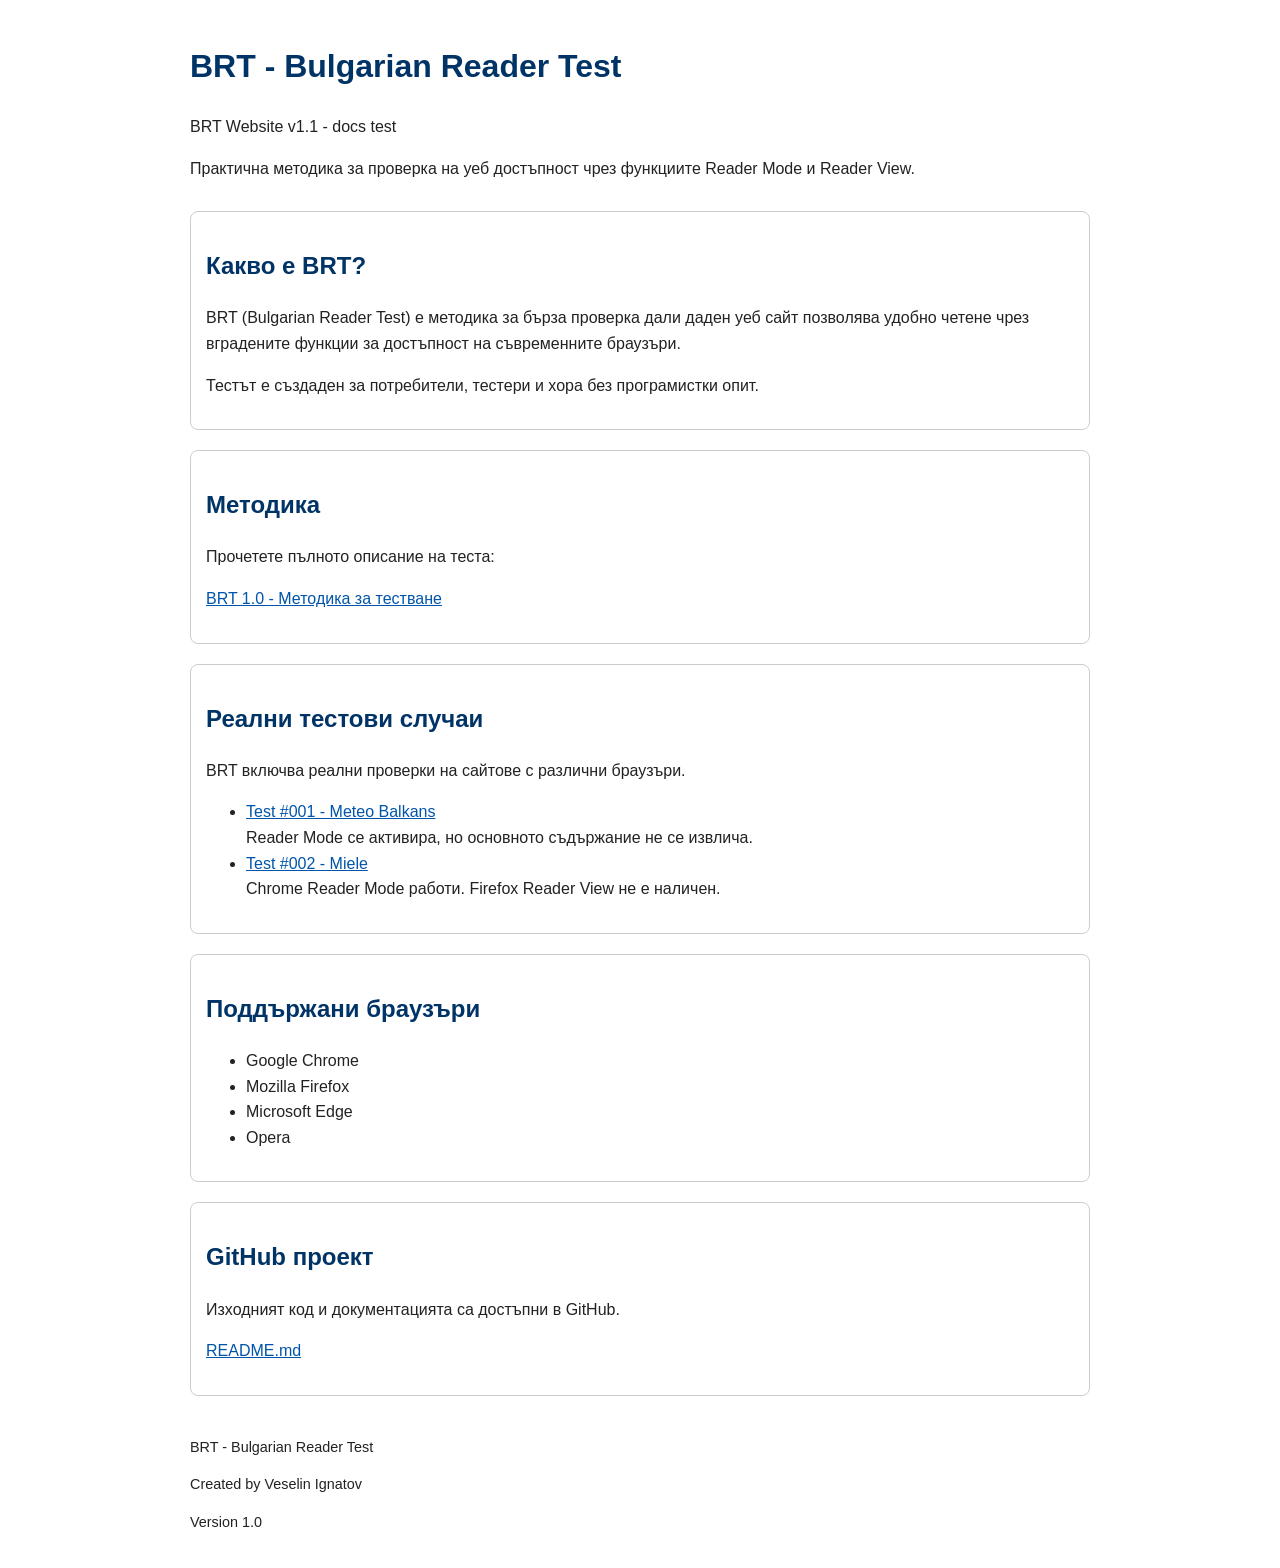
==== docs/index.html @ d2d5f633 "Add version info to BRT website header" ====
<!DOCTYPE html>
<html lang="bg">
<head>
    <meta charset="UTF-8">
    <meta name="viewport" content="width=device-width, initial-scale=1.0">

    <title>BRT - Bulgarian Reader Test</title>

    <meta name="description" content="BRT - практична методика за тестване на уеб достъпност чрез Reader Mode и Reader View.">

    <style>
        body {
            font-family: Arial, sans-serif;
            line-height: 1.6;
            max-width: 900px;
            margin: auto;
            padding: 20px;
            background: #ffffff;
            color: #222222;
        }

        header {
            margin-bottom: 30px;
        }

        h1, h2 {
            color: #003366;
        }

        .box {
            border: 1px solid #cccccc;
            padding: 15px;
            margin: 20px 0;
            border-radius: 8px;
        }

        a {
            color: #0055aa;
        }

        footer {
            margin-top: 40px;
            font-size: 0.9em;
        }
    </style>
</head>

<body>

<header>
    <h1>BRT - Bulgarian Reader Test</h1>
    <p>BRT Website v1.1 - docs test</p>

    <p>
        Практична методика за проверка на уеб достъпност
        чрез функциите Reader Mode и Reader View.
    </p>
</header>


<section class="box">

<h2>Какво е BRT?</h2>

<p>
BRT (Bulgarian Reader Test) е методика за бърза проверка
дали даден уеб сайт позволява удобно четене чрез
вградените функции за достъпност на съвременните браузъри.
</p>

<p>
Тестът е създаден за потребители, тестери и хора без
програмистки опит.
</p>

</section>



<section class="box">

<h2>Методика</h2>

<p>
Прочетете пълното описание на теста:
</p>

<p>
<a href="brt-1.0.html">
BRT 1.0 - Методика за тестване
</a>
</p>

</section>



<section class="box">

<h2>Реални тестови случаи</h2>

<p>
BRT включва реални проверки на сайтове с различни браузъри.
</p>


<ul>

<li>
<a href="test-cases/test-001-meteobalkans.html">
Test #001 - Meteo Balkans
</a>
<br>
Reader Mode се активира, но основното съдържание не се извлича.
</li>


<li>
<a href="test-cases/test-002-Miele.html">
Test #002 - Miele
</a>
<br>
Chrome Reader Mode работи. Firefox Reader View не е наличен.
</li>

</ul>

</section>



<section class="box">

<h2>Поддържани браузъри</h2>

<ul>
<li>Google Chrome</li>
<li>Mozilla Firefox</li>
<li>Microsoft Edge</li>
<li>Opera</li>
</ul>

</section>



<section class="box">

<h2>GitHub проект</h2>

<p>
Изходният код и документацията са достъпни в GitHub.
</p>

<p>
<a href="/README.md">
README.md
</a>
</p>

</section>


<footer>

<p>
BRT - Bulgarian Reader Test
</p>

<p>
Created by Veselin Ignatov
</p>

<p>
Version 1.0
</p>

</footer>


</body>
</html>
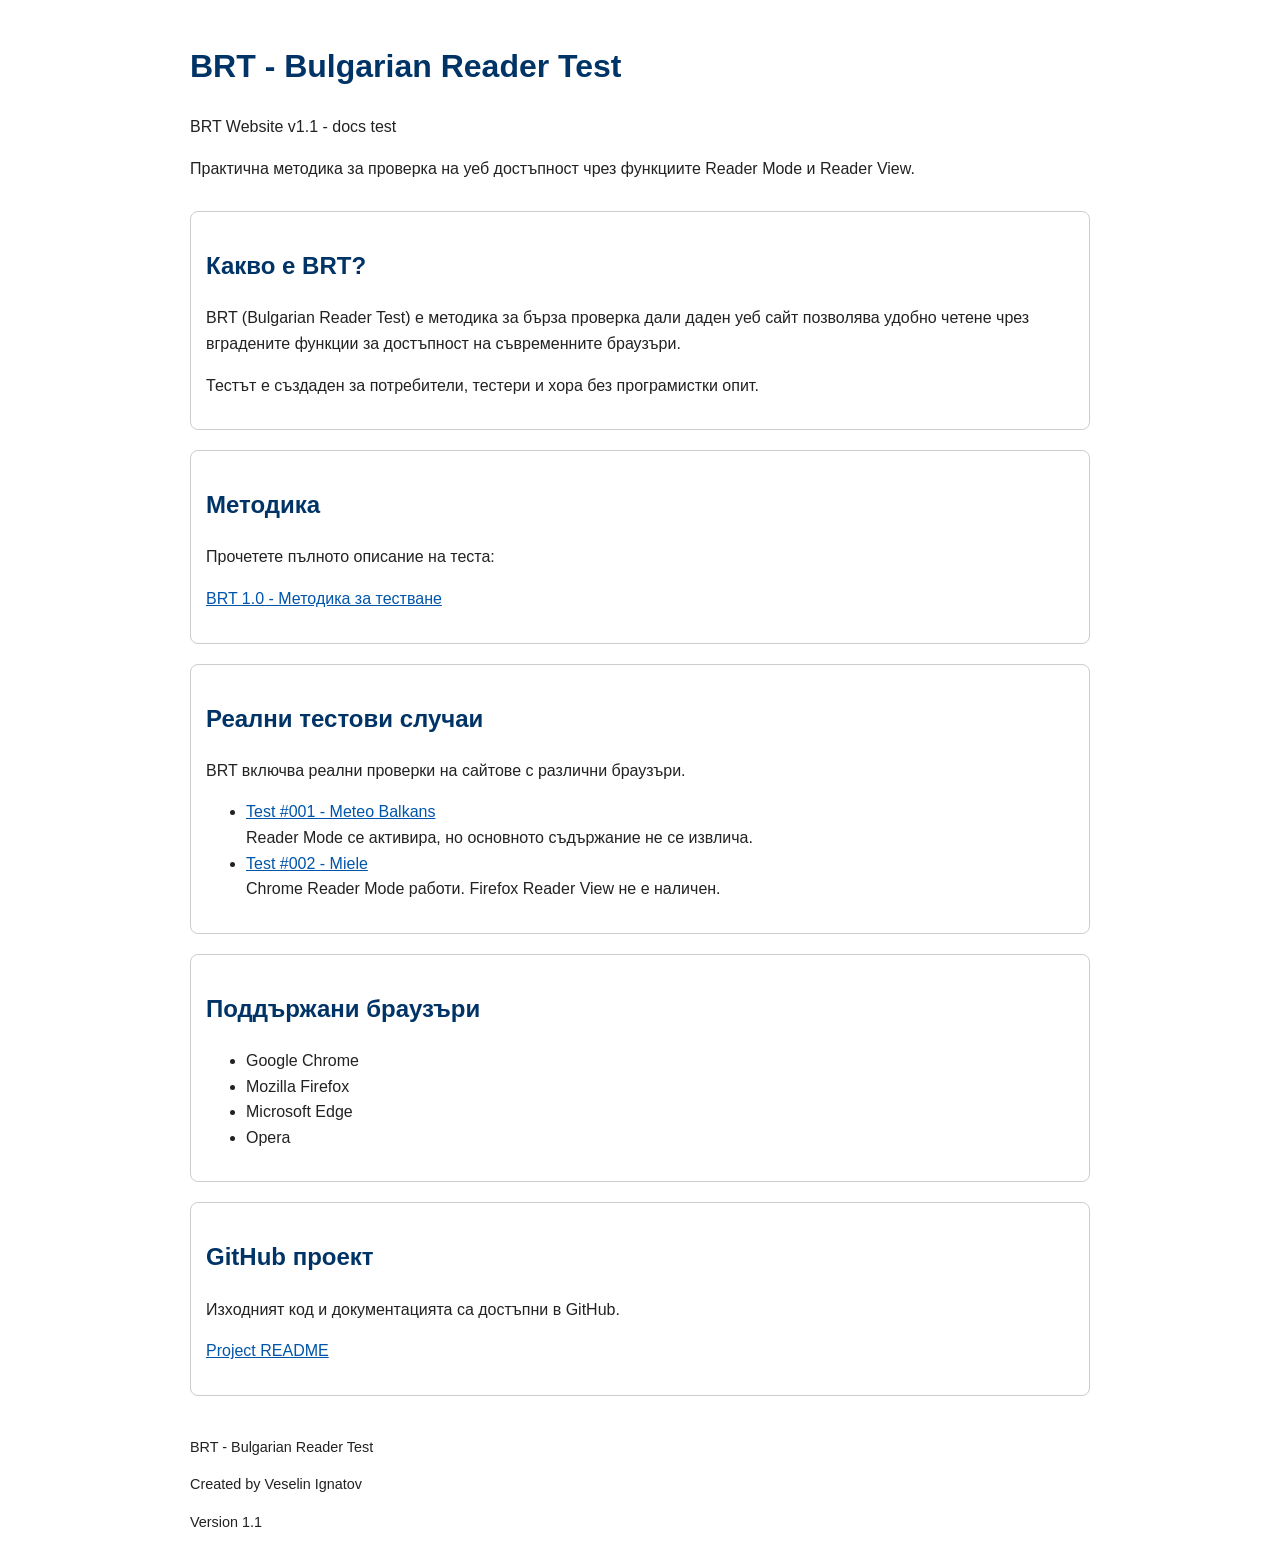
==== commit ecc535ac: "Update README link and version number" ====
--- a/docs/index.html
+++ b/docs/index.html
@@ -153,9 +153,9 @@
 </p>
 
 <p>
-<a href="/README.md">
-README.md
-</a>
+    <a href="https://github.com/Vesosoft/BRT/blob/main/README.md">
+Project README
+    </a>
 </p>
 
 </section>
@@ -172,7 +172,7 @@
 </p>
 
 <p>
-Version 1.0
+Version 1.1
 </p>
 
 </footer>
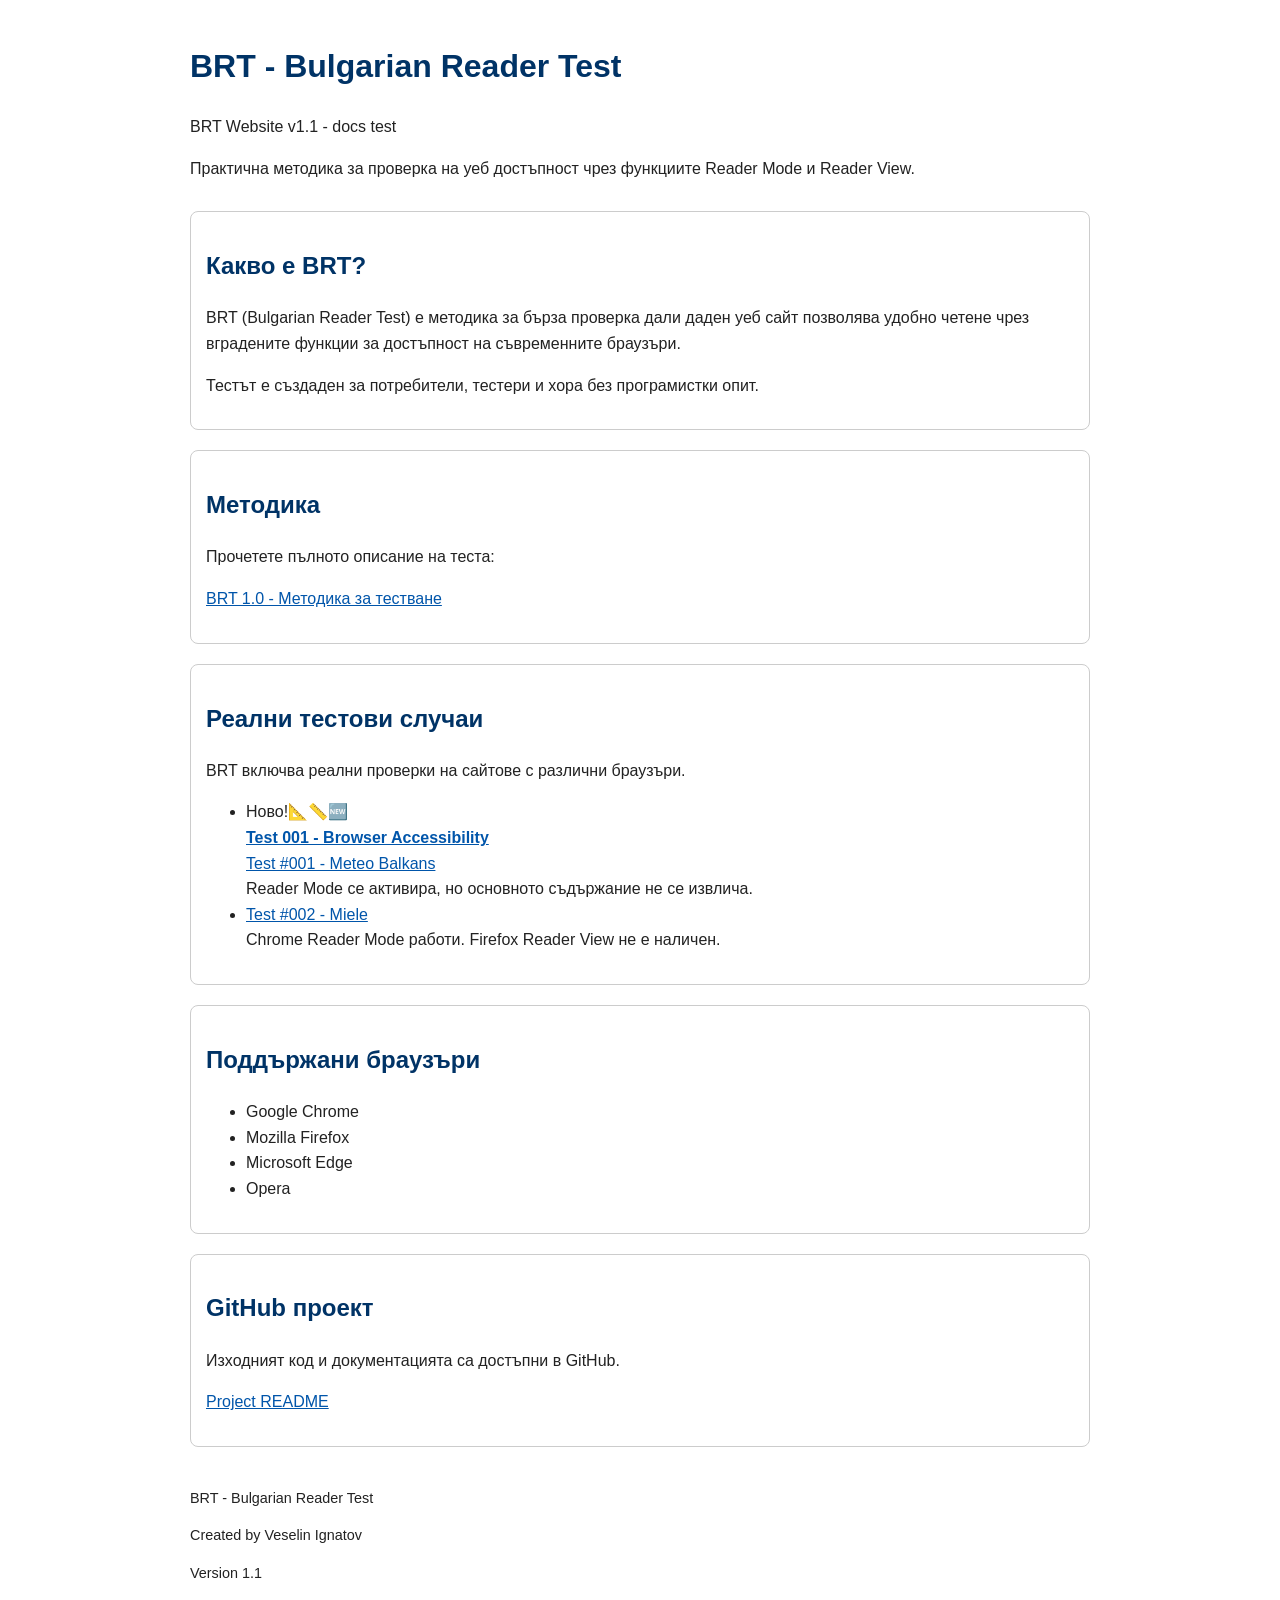
==== commit 93c3ded8: "Add new test case link for browser accessibility" ====
--- a/docs/index.html
+++ b/docs/index.html
@@ -107,6 +107,12 @@
 <ul>
 
 <li>
+    Ново!📐📏🆕 
+    <br>
+    <a href="test-cases/test-001-browser-accessibility.html">
+  <b>Test 001 - Browser Accessibility</b>
+    </a>
+    <br>
 <a href="test-cases/test-001-meteobalkans.html">
 Test #001 - Meteo Balkans
 </a>
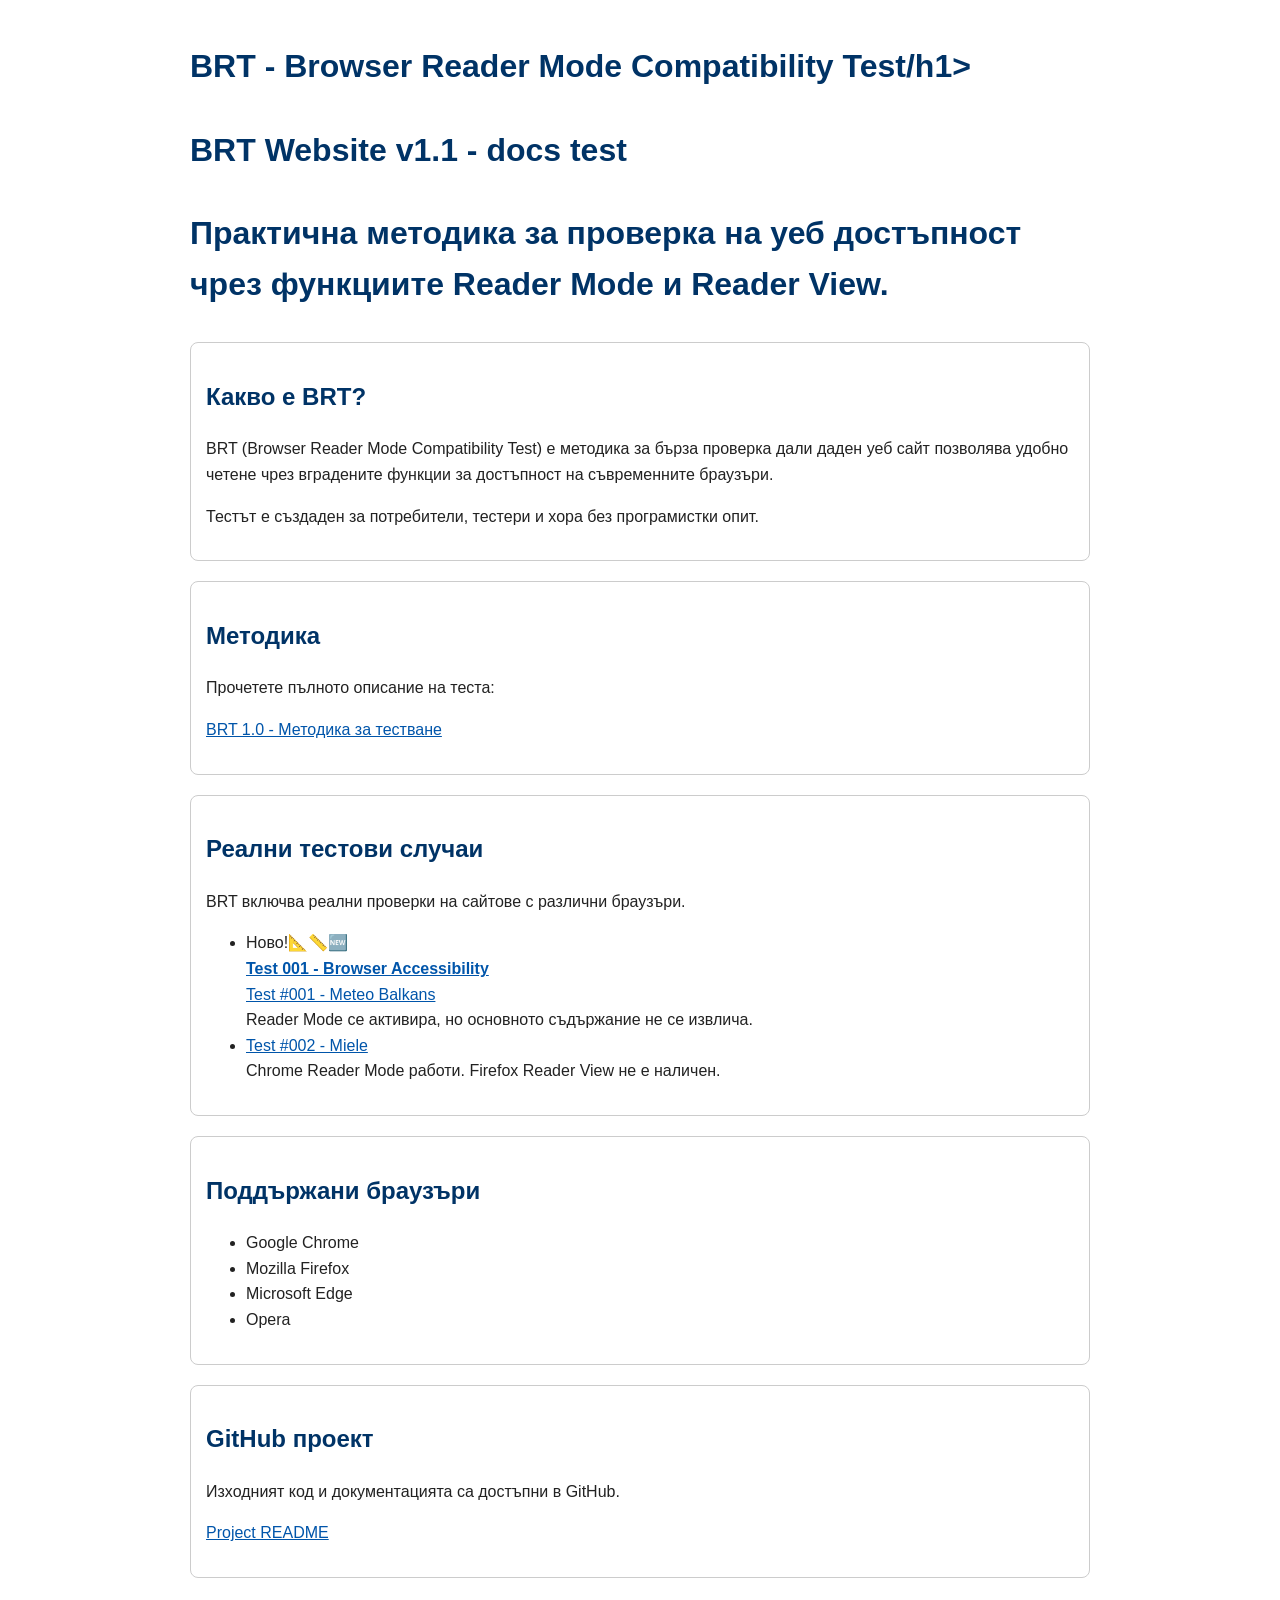
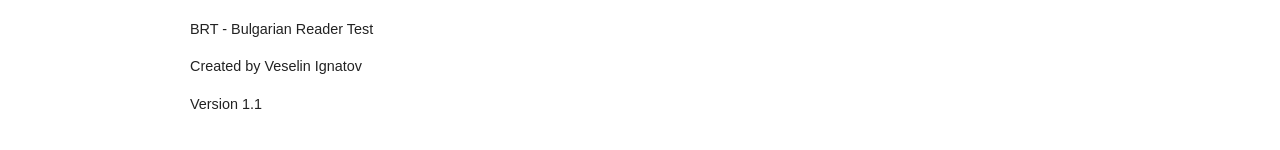
==== commit a2b504f3: "Update title and headings for clarity" ====
--- a/docs/index.html
+++ b/docs/index.html
@@ -4,7 +4,7 @@
     <meta charset="UTF-8">
     <meta name="viewport" content="width=device-width, initial-scale=1.0">
 
-    <title>BRT - Bulgarian Reader Test</title>
+    <title>BRT - Browser Reader Mode Compatibility Test</title>
 
     <meta name="description" content="BRT - практична методика за тестване на уеб достъпност чрез Reader Mode и Reader View.">
 
@@ -48,7 +48,7 @@
 <body>
 
 <header>
-    <h1>BRT - Bulgarian Reader Test</h1>
+    <h1>BRT - Browser Reader Mode Compatibility Test/h1>
     <p>BRT Website v1.1 - docs test</p>
 
     <p>
@@ -63,7 +63,7 @@
 <h2>Какво е BRT?</h2>
 
 <p>
-BRT (Bulgarian Reader Test) е методика за бърза проверка
+BRT (Browser Reader Mode Compatibility Test) е методика за бърза проверка
 дали даден уеб сайт позволява удобно четене чрез
 вградените функции за достъпност на съвременните браузъри.
 </p>
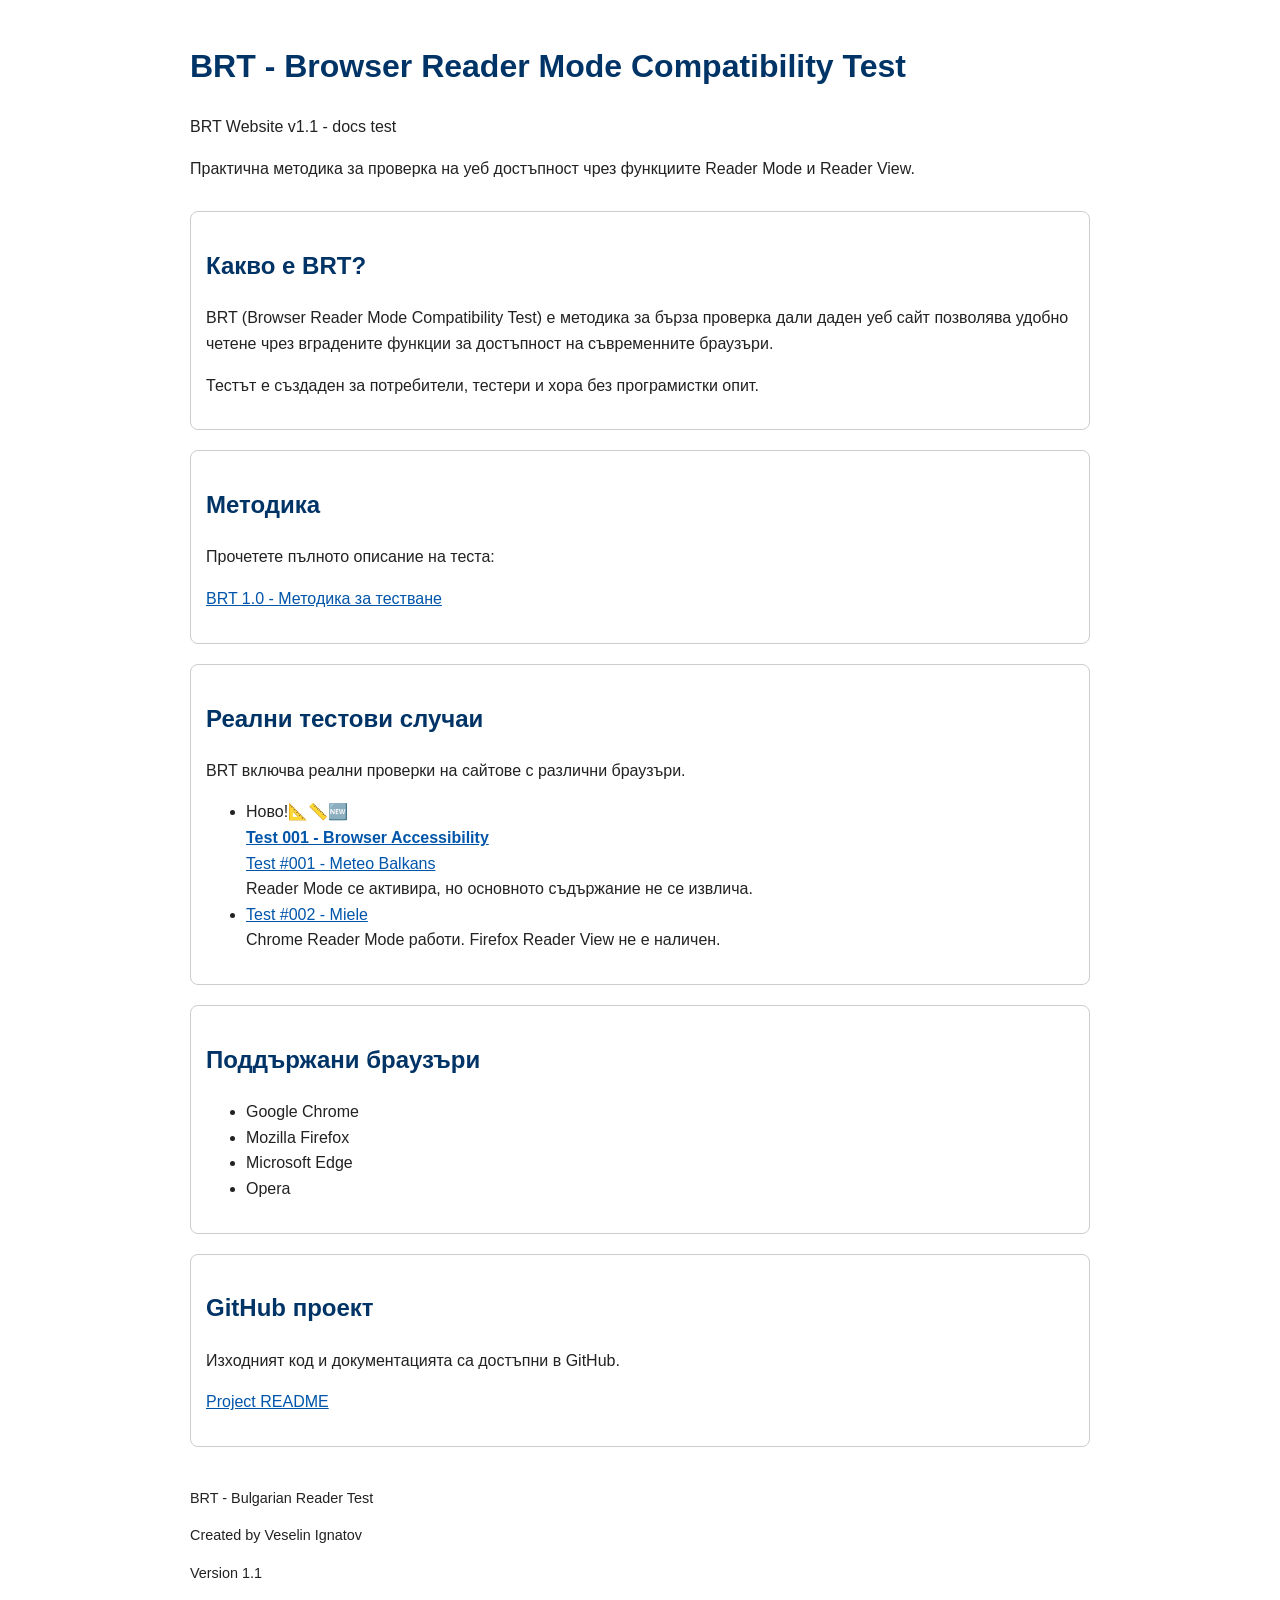
==== commit 3a79b3be: "Fix header tag closure in index.html" ====
--- a/docs/index.html
+++ b/docs/index.html
@@ -48,7 +48,7 @@
 <body>
 
 <header>
-    <h1>BRT - Browser Reader Mode Compatibility Test/h1>
+    <h1>BRT - Browser Reader Mode Compatibility Test</h1>
     <p>BRT Website v1.1 - docs test</p>
 
     <p>
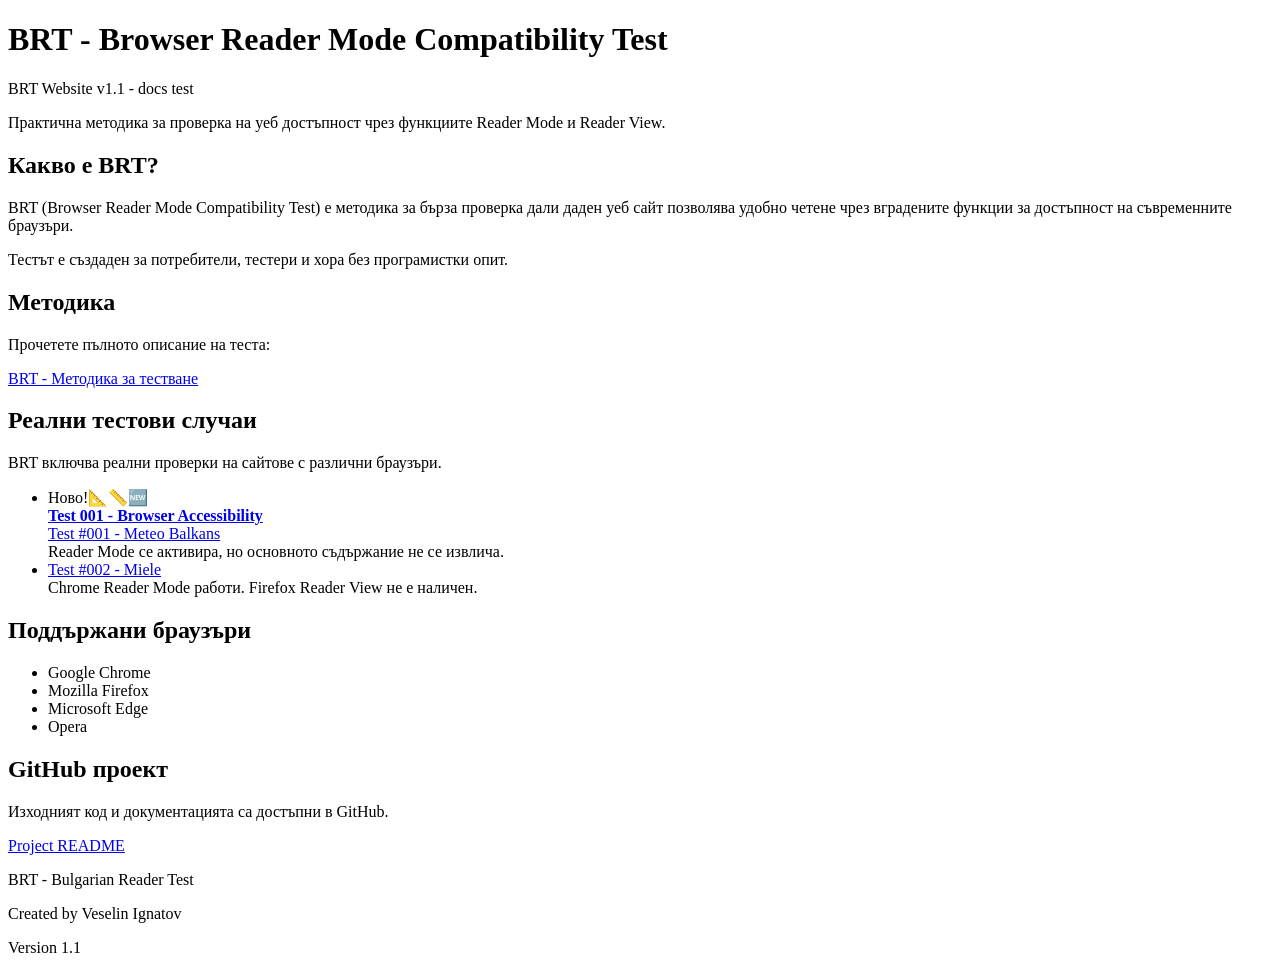
==== commit d9550f78: "Remove CSS styles from index.html Removed inline CSS styles from the HTML document." ====
--- a/docs/index.html
+++ b/docs/index.html
@@ -8,42 +8,7 @@
 
     <meta name="description" content="BRT - практична методика за тестване на уеб достъпност чрез Reader Mode и Reader View.">
 
-    <style>
-        body {
-            font-family: Arial, sans-serif;
-            line-height: 1.6;
-            max-width: 900px;
-            margin: auto;
-            padding: 20px;
-            background: #ffffff;
-            color: #222222;
-        }
-
-        header {
-            margin-bottom: 30px;
-        }
-
-        h1, h2 {
-            color: #003366;
-        }
-
-        .box {
-            border: 1px solid #cccccc;
-            padding: 15px;
-            margin: 20px 0;
-            border-radius: 8px;
-        }
-
-        a {
-            color: #0055aa;
-        }
-
-        footer {
-            margin-top: 40px;
-            font-size: 0.9em;
-        }
-    </style>
-</head>
+   </head>
 
 <body>
 
@@ -86,8 +51,8 @@
 </p>
 
 <p>
-<a href="brt-1.0.html">
-BRT 1.0 - Методика за тестване
+<a href="brt.html">
+BRT - Методика за тестване
 </a>
 </p>
 
